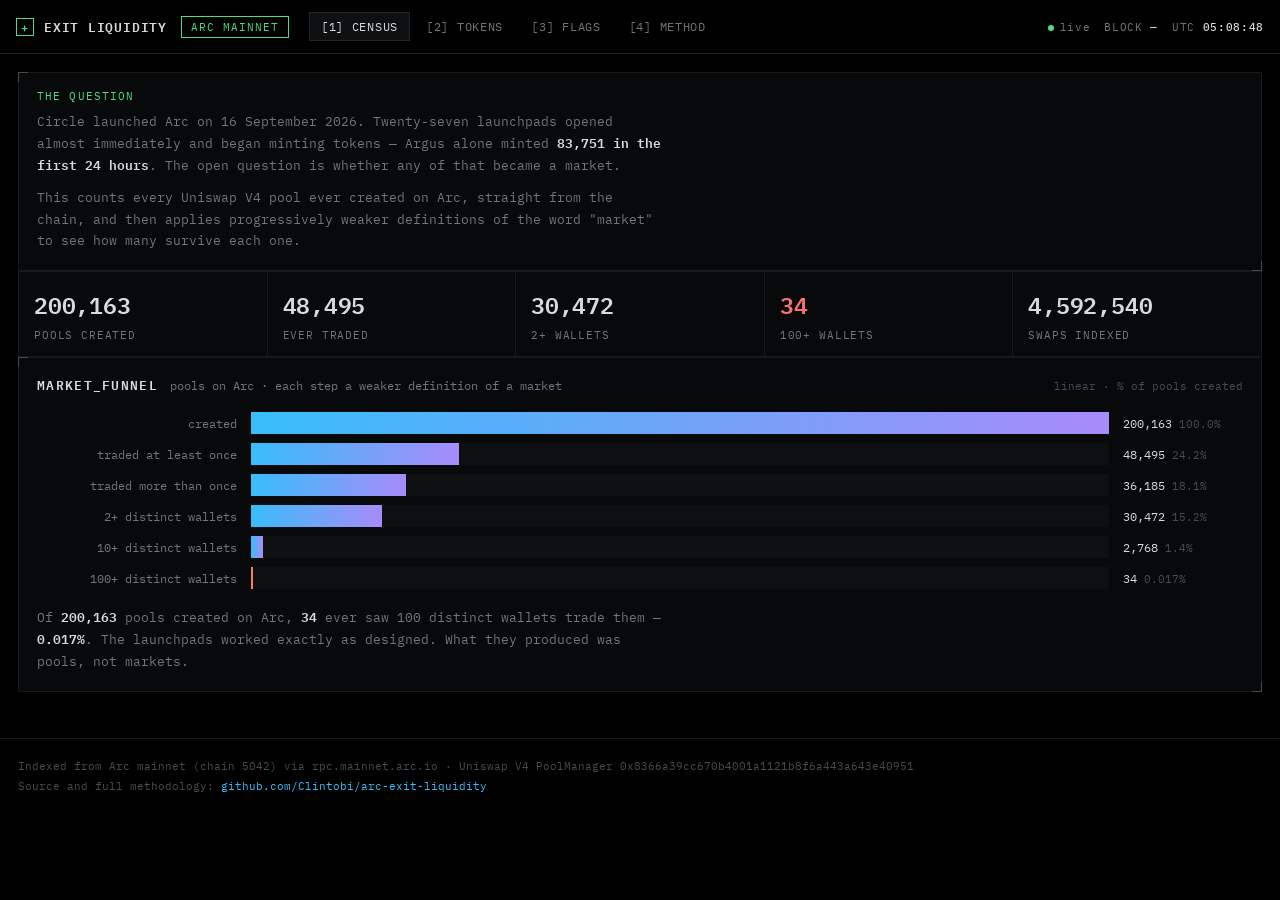
==== site/index.html @ d6138dda "Add the dashboard: census, tokens, flags Terminal-style board over the indexed chain. The census fun" ====
<!doctype html>
<html lang="en">
<head>
<meta charset="utf-8">
<meta name="viewport" content="width=device-width,initial-scale=1,viewport-fit=cover">
<title>EXIT LIQUIDITY · Arc</title>
<meta name="description" content="Every Uniswap V4 pool on Circle's Arc chain, indexed from raw RPC. How many are actually markets.">
<link rel="preconnect" href="https://fonts.googleapis.com">
<link rel="preconnect" href="https://fonts.gstatic.com" crossorigin>
<link rel="stylesheet" href="https://fonts.googleapis.com/css2?family=IBM+Plex+Mono:wght@400;500;600&display=swap">
<style>
  :root{
    --bg:#000; --panel:#08090a; --panel2:#0d0f11; --line:#171a1d; --rule:#22262a;
    --ink:#d7dbdd; --dim:#70777c; --faint:#454c51;
    --green:#4ade80; --cyan:#38bdf8; --mag:#e879f9; --orange:#fb923c;
    --lime:#bef264; --red:#f87171; --violet:#a78bfa;
    --mono:"IBM Plex Mono",ui-monospace,SFMono-Regular,Menlo,monospace;
  }
  *{box-sizing:border-box}
  html,body{margin:0;background:var(--bg);color:var(--ink);font-family:var(--mono);font-size:13px}
  body{padding:0 0 60px;-webkit-font-smoothing:antialiased}
  a{color:var(--cyan);text-decoration:none}
  a:hover{text-decoration:underline}

  /* ---- header ---- */
  header{
    position:sticky;top:0;z-index:20;background:var(--bg);
    border-bottom:1px solid var(--rule);
    padding:12px 16px;padding-top:calc(12px + env(safe-area-inset-top,0px));
    display:flex;align-items:center;gap:14px;flex-wrap:wrap;
  }
  .brand{white-space:nowrap}
  nav button{padding:6px 9px}
  .brand{display:flex;align-items:center;gap:10px;font-weight:600;letter-spacing:.06em}
  .mark{width:18px;height:18px;border:1px solid var(--green);display:grid;place-items:center;color:var(--green);font-size:12px;line-height:1}
  .chain{border:1px solid var(--green);color:var(--green);padding:3px 9px;font-size:11px;letter-spacing:.09em}
  nav{display:flex;gap:4px;flex-wrap:wrap;margin-left:6px}
  nav button{
    background:none;border:1px solid transparent;color:var(--dim);font-family:var(--mono);
    font-size:12px;letter-spacing:.06em;padding:6px 11px;cursor:pointer;
  }
  nav button:hover{color:var(--ink)}
  nav button[aria-selected="true"]{color:var(--ink);border-color:var(--rule);background:var(--panel2)}
  .live{margin-left:auto;display:flex;align-items:center;gap:14px;white-space:nowrap;font-size:11px;color:var(--dim);letter-spacing:.06em}
  .dot{width:6px;height:6px;border-radius:50%;background:var(--green);display:inline-block;margin-right:6px;
       animation:pulse 2s ease-in-out infinite}
  @keyframes pulse{0%,100%{opacity:1}50%{opacity:.25}}
  .live b{color:var(--ink);font-weight:500;font-variant-numeric:tabular-nums}

  main{padding:18px;max-width:1500px;margin:0 auto;display:flex;flex-direction:column;gap:18px}

  /* ---- panels ---- */
  .panel{position:relative;background:var(--panel);border:1px solid var(--line);padding:16px 18px 18px}
  .panel::before,.panel::after{content:"";position:absolute;width:9px;height:9px;border:1px solid var(--faint)}
  .panel::before{top:-1px;left:-1px;border-right:0;border-bottom:0}
  .panel::after{bottom:-1px;right:-1px;border-left:0;border-top:0}
  .ptitle{display:flex;align-items:baseline;gap:12px;flex-wrap:wrap;margin-bottom:16px}
  .ptitle h2{margin:0;font-size:13px;font-weight:600;letter-spacing:.1em;color:var(--ink)}
  .ptitle .desc{font-size:11.5px;color:var(--dim)}
  .ptitle .note{margin-left:auto;font-size:11px;color:var(--faint)}

  /* ---- stat row ---- */
  .stats{display:grid;grid-template-columns:repeat(auto-fit,minmax(150px,1fr));gap:1px;background:var(--line);border:1px solid var(--line)}
  .stat{background:var(--panel);padding:14px 15px}
  .stat .v{font-size:23px;font-weight:600;letter-spacing:-.01em;font-variant-numeric:tabular-nums}
  .stat .k{font-size:10.5px;color:var(--dim);letter-spacing:.08em;margin-top:5px}
  .stat.hi .v{color:var(--red)}

  /* ---- funnel ---- */
  .funnel{display:flex;flex-direction:column;gap:9px}
  .frow{display:grid;grid-template-columns:200px 1fr 120px;gap:14px;align-items:center}
  .flab{font-size:11.5px;color:var(--dim);text-align:right}
  .ftrack{height:22px;background:var(--panel2);position:relative;overflow:hidden}
  .fbar{height:100%;background:linear-gradient(90deg,var(--cyan),var(--violet));min-width:2px;
        transition:width .5s cubic-bezier(.2,.7,.3,1)}
  .frow:last-child .fbar{background:linear-gradient(90deg,var(--orange),var(--red))}
  .fval{font-size:12px;font-variant-numeric:tabular-nums;color:var(--ink)}
  .fpct{font-size:10.5px;color:var(--faint);margin-left:7px}

  /* ---- table ---- */
  .tablewrap{overflow-x:auto;border:1px solid var(--line)}
  table{width:100%;border-collapse:collapse;font-size:12px}
  th{
    position:sticky;top:0;background:var(--panel2);color:var(--dim);text-align:left;font-weight:500;
    font-size:10.5px;letter-spacing:.08em;padding:9px 12px;border-bottom:1px solid var(--rule);
    white-space:nowrap;cursor:pointer;user-select:none;
  }
  th:hover{color:var(--ink)}
  th[data-dir]{color:var(--ink)}
  th .ar{color:var(--green);margin-left:4px}
  td{padding:8px 12px;border-bottom:1px solid var(--line);white-space:nowrap}
  tbody tr:hover{background:var(--panel2)}
  .num{text-align:right;font-variant-numeric:tabular-nums}
  .sym{color:var(--ink);font-weight:500}
  .muted{color:var(--dim)}
  .tag{font-size:9.5px;letter-spacing:.06em;padding:1px 6px;border:1px solid;margin-left:5px}
  .tag.fee{color:var(--red);border-color:var(--red)}
  .tag.imp{color:var(--orange);border-color:var(--orange)}
  .tag.solo{color:var(--faint);border-color:var(--faint)}
  .tag.dyn{color:var(--violet);border-color:var(--violet)}

  .lede{color:var(--dim);font-size:12.5px;line-height:1.75;max-width:78ch;margin:0}
  .lede b{color:var(--ink);font-weight:600}
  .lede+.lede{margin-top:10px}
  .kicker{color:var(--green);font-size:11px;letter-spacing:.1em;margin:0 0 8px}

  footer{max-width:1500px;margin:28px auto 0;padding:18px;border-top:1px solid var(--line);
         color:var(--faint);font-size:10.5px;line-height:1.9}
  [hidden]{display:none!important}
  @media(max-width:720px){
    .frow{grid-template-columns:120px 1fr;gap:9px}
    .frow .fval{grid-column:2;text-align:right}
    .live{width:100%;margin-left:0}
  }
</style>
</head>
<body>

<header>
  <div class="brand"><span class="mark">+</span> EXIT&nbsp;LIQUIDITY</div>
  <span class="chain">ARC MAINNET</span>
  <nav id="tabs">
    <button data-tab="census" aria-selected="true">[1] CENSUS</button>
    <button data-tab="tokens" aria-selected="false">[2] TOKENS</button>
    <button data-tab="flags" aria-selected="false">[3] FLAGS</button>
    <button data-tab="method" aria-selected="false">[4] METHOD</button>
  </nav>
  <div class="live">
    <span><span class="dot"></span>live</span>
    <span>BLOCK <b id="blk">—</b></span>
    <span>UTC <b id="clk">—</b></span>
  </div>
</header>

<main>

  <!-- ============ CENSUS ============ -->
  <section id="census">
    <div class="panel">
      <p class="kicker">THE QUESTION</p>
      <p class="lede">Circle launched Arc on 16 September 2026. Twenty-seven launchpads opened almost immediately and began minting tokens — Argus alone minted <b>83,751 in the first 24 hours</b>. The open question is whether any of that became a market.</p>
      <p class="lede">This counts every Uniswap V4 pool ever created on Arc, straight from the chain, and then applies progressively weaker definitions of the word "market" to see how many survive each one.</p>
    </div>

    <div class="stats" id="statrow"></div>

    <div class="panel">
      <div class="ptitle">
        <h2>MARKET_FUNNEL</h2>
        <span class="desc">pools on Arc · each step a weaker definition of a market</span>
        <span class="note">linear · % of pools created</span>
      </div>
      <div class="funnel" id="funnel"></div>
      <p class="lede" style="margin-top:18px" id="funnelNote"></p>
    </div>
  </section>

  <!-- ============ TOKENS ============ -->
  <section id="tokens" hidden>
    <div class="panel">
      <div class="ptitle">
        <h2>TOKENS</h2>
        <span class="desc">every pool with a USDC leg that ever traded</span>
        <span class="note">click a column to sort</span>
      </div>
      <div class="tablewrap">
        <table id="tokTable">
          <thead><tr>
            <th data-k="sym">TOKEN</th>
            <th data-k="v" class="num">USDC VOLUME</th>
            <th data-k="sw" class="num">SWAPS</th>
            <th data-k="w" class="num">WALLETS</th>
            <th data-k="fee" class="num">FEE</th>
            <th data-k="lb" class="num">LAST BLOCK</th>
          </tr></thead>
          <tbody></tbody>
        </table>
      </div>
    </div>
  </section>

  <!-- ============ FLAGS ============ -->
  <section id="flags" hidden>
    <div class="panel">
      <div class="ptitle">
        <h2>FLAGS</h2>
        <span class="desc">pools whose own parameters make them unsafe to touch</span>
      </div>
      <p class="lede" id="flagLede"></p>
      <div class="tablewrap" style="margin-top:16px">
        <table id="flagTable">
          <thead><tr>
            <th>TOKEN</th><th class="num">FEE</th><th class="num">USDC VOLUME</th>
            <th class="num">SWAPS</th><th class="num">WALLETS</th><th>ADDRESS</th>
          </tr></thead>
          <tbody></tbody>
        </table>
      </div>
    </div>
  </section>

  <!-- ============ METHOD ============ -->
  <section id="method" hidden>
    <div class="panel">
      <div class="ptitle"><h2>METHOD</h2><span class="desc">how every number here was produced</span></div>
      <p class="lede">Arc routes every Uniswap V4 swap through a single PoolManager at <b>0x8366a39c…e40951</b>, with the pool id as an indexed topic. That makes the chain's entire DEX history one filtered log query. Pools are counted from <b>Initialize</b> events on the same contract, over the same block window, so "created" and "traded" are measured on identical ground.</p>
      <p class="lede">No API wrapper, no paid RPC, no indexing service. The block number in the header is this page calling <b>rpc.mainnet.arc.io</b> directly from your browser — open devtools and watch it.</p>
      <p class="lede"><b>Stated limits.</b> The scan covers blocks 21,065,860 to 22,357,859; pools created before Arc's public launch are excluded. Thirteen of 1,292 chunks failed on rate limits, so roughly 1% of the window is unscanned and the created count is a floor. Swap-derived counts come from a 4.6M-swap index and are also floors. Volume is the USDC leg of each swap, summed absolutely, so it counts both sides of a round trip.</p>
      <p class="lede"><b>What is deliberately not claimed.</b> A pool with few traders is not necessarily a scam, and a high fee is not necessarily a trap — but both are facts about the pool that nobody surfaces before you trade. Fee figures are the pool's own setting; where a V4 hook sets the fee per swap the pool is marked <span class="tag dyn">DYN</span> rather than given a number.</p>
    </div>
  </section>

</main>

<footer>
  Indexed from Arc mainnet (chain 5042) via rpc.mainnet.arc.io · Uniswap V4 PoolManager 0x8366a39cc670b4001a1121b8f6a443a643e40951<br>
  Source and full methodology: <a href="https://github.com/Clintobi/arc-exit-liquidity">github.com/Clintobi/arc-exit-liquidity</a>
</footer>

<script>
const RPC = "https://rpc.mainnet.arc.io";
const fmt = n => n.toLocaleString("en-US");
const usd = n => n >= 1e6 ? "$"+(n/1e6).toFixed(2)+"M"
               : n >= 1e3 ? "$"+(n/1e3).toFixed(1)+"k" : "$"+n.toFixed(0);

/* ---- live chain head, straight from the browser ---- */
async function tick(){
  document.getElementById("clk").textContent =
    new Date().toISOString().slice(11,19);
  try{
    const r = await fetch(RPC,{method:"POST",headers:{"content-type":"application/json"},
      body:JSON.stringify({jsonrpc:"2.0",id:1,method:"eth_blockNumber",params:[]})});
    const j = await r.json();
    if(j.result) document.getElementById("blk").textContent = fmt(parseInt(j.result,16));
  }catch(e){ /* a dropped poll should never blank a good number */ }
}
tick(); setInterval(tick, 2000);

/* ---- tabs ---- */
const tabs = document.getElementById("tabs");
tabs.addEventListener("click", e => {
  const b = e.target.closest("button"); if(!b) return;
  [...tabs.children].forEach(x => x.setAttribute("aria-selected", x===b));
  ["census","tokens","flags","method"].forEach(id =>
    document.getElementById(id).hidden = (id !== b.dataset.tab));
});
addEventListener("keydown", e => {
  const i = ["1","2","3","4"].indexOf(e.key);
  if(i >= 0 && !/input|textarea/i.test(document.activeElement.tagName)) tabs.children[i].click();
});

/* ---- data ---- */
let DATA = null;

function feeCell(r){
  if(r.dyn) return '<span class="tag dyn">DYN</span>';
  if(r.fee == null) return '<span class="muted">—</span>';
  const pct = r.fee/1e4;
  return (pct >= 50 ? '<span style="color:var(--red)">' : '<span>') +
         pct.toFixed(pct < 1 ? 3 : 2) + "%</span>";
}
function tagsFor(r){
  let s = "";
  if(r.hf)   s += '<span class="tag fee">HIGH FEE</span>';
  if(r.imp)  s += '<span class="tag imp">FAKE USDC</span>';
  if(r.solo) s += '<span class="tag solo">1 WALLET</span>';
  return s;
}

function renderCensus(){
  const f = DATA.funnel, created = f[0].n, alive = f[f.length-1].n;
  document.getElementById("statrow").innerHTML = [
    ["POOLS CREATED", fmt(created), ""],
    ["EVER TRADED", fmt(f[1].n), ""],
    ["2+ WALLETS", fmt(f[3].n), ""],
    ["100+ WALLETS", fmt(alive), "hi"],
    ["SWAPS INDEXED", fmt(DATA.swaps_total), ""],
  ].map(([k,v,c]) => `<div class="stat ${c}"><div class="v">${v}</div><div class="k">${k}</div></div>`).join("");

  // Linear on purpose. A log axis would flatter the collapse into a taper;
  // the last two bars being hairlines is the finding, not a rendering flaw.
  document.getElementById("funnel").innerHTML = f.map(s => {
    const pct = s.n / created * 100;
    return `<div class="frow">
      <div class="flab">${s.label}</div>
      <div class="ftrack"><div class="fbar" style="width:${Math.max(pct,0.12).toFixed(3)}%"></div></div>
      <div class="fval">${fmt(s.n)}<span class="fpct">${pct.toFixed(pct<0.1?3:1)}%</span></div>
    </div>`;
  }).join("");

  document.getElementById("funnelNote").innerHTML =
    `Of <b>${fmt(created)}</b> pools created on Arc, <b>${fmt(alive)}</b> ever saw 100 distinct wallets trade them — `+
    `<b>${(alive/created*100).toFixed(3)}%</b>. The launchpads worked exactly as designed. What they produced was pools, not markets.`;
}

let sortK = "v", sortDir = -1;
function renderTokens(){
  const rows = [...DATA.tokens].sort((a,b) =>
    (typeof a[sortK] === "string")
      ? sortDir * String(a[sortK]).localeCompare(String(b[sortK]))
      : sortDir * ((a[sortK] ?? -1) - (b[sortK] ?? -1)));
  document.querySelector("#tokTable tbody").innerHTML = rows.slice(0,600).map(r => `
    <tr>
      <td><span class="sym">${r.sym}</span>${tagsFor(r)}</td>
      <td class="num">${usd(r.v)}</td>
      <td class="num">${fmt(r.sw)}</td>
      <td class="num">${fmt(r.w)}</td>
      <td class="num">${feeCell(r)}</td>
      <td class="num muted">${fmt(r.lb)}</td>
    </tr>`).join("");
  document.querySelectorAll("#tokTable th").forEach(th => {
    th.removeAttribute("data-dir");
    th.querySelector(".ar")?.remove();
    if(th.dataset.k === sortK){
      th.setAttribute("data-dir", sortDir);
      th.insertAdjacentHTML("beforeend", `<span class="ar">${sortDir<0?"▼":"▲"}</span>`);
    }
  });
}
document.querySelector("#tokTable thead").addEventListener("click", e => {
  const th = e.target.closest("th"); if(!th?.dataset.k) return;
  if(sortK === th.dataset.k) sortDir *= -1; else { sortK = th.dataset.k; sortDir = -1; }
  renderTokens();
});

function renderFlags(){
  const fl = DATA.flags;
  document.getElementById("flagLede").innerHTML =
    `<b>${fmt(fl.high_fee)}</b> pools charge a fixed swap fee of 50% or more — every one of them realised that fee on real swaps, `+
    `with no hook overriding it. <b>${fmt(fl.impostor)}</b> pools trade a token whose symbol reads USDC but whose contract is not USDC, `+
    `on a chain where USDC is the gas token. <b>${fmt(fl.solo)}</b> have been touched by exactly one wallet.`;
  document.querySelector("#flagTable tbody").innerHTML = DATA.flagged.map(r => `
    <tr>
      <td><span class="sym">${r.sym}</span>${tagsFor(r)}</td>
      <td class="num">${feeCell(r)}</td>
      <td class="num">${usd(r.v)}</td>
      <td class="num">${fmt(r.sw)}</td>
      <td class="num">${fmt(r.w)}</td>
      <td class="muted">${r.addr ? r.addr.slice(0,10)+"…"+r.addr.slice(-6) : "—"}</td>
    </tr>`).join("");
}

fetch("data/arc.json").then(r => r.json()).then(d => {
  DATA = d; renderCensus(); renderTokens(); renderFlags();
}).catch(e => {
  document.getElementById("funnelNote").textContent = "could not load data/arc.json";
});
</script>
</body>
</html>
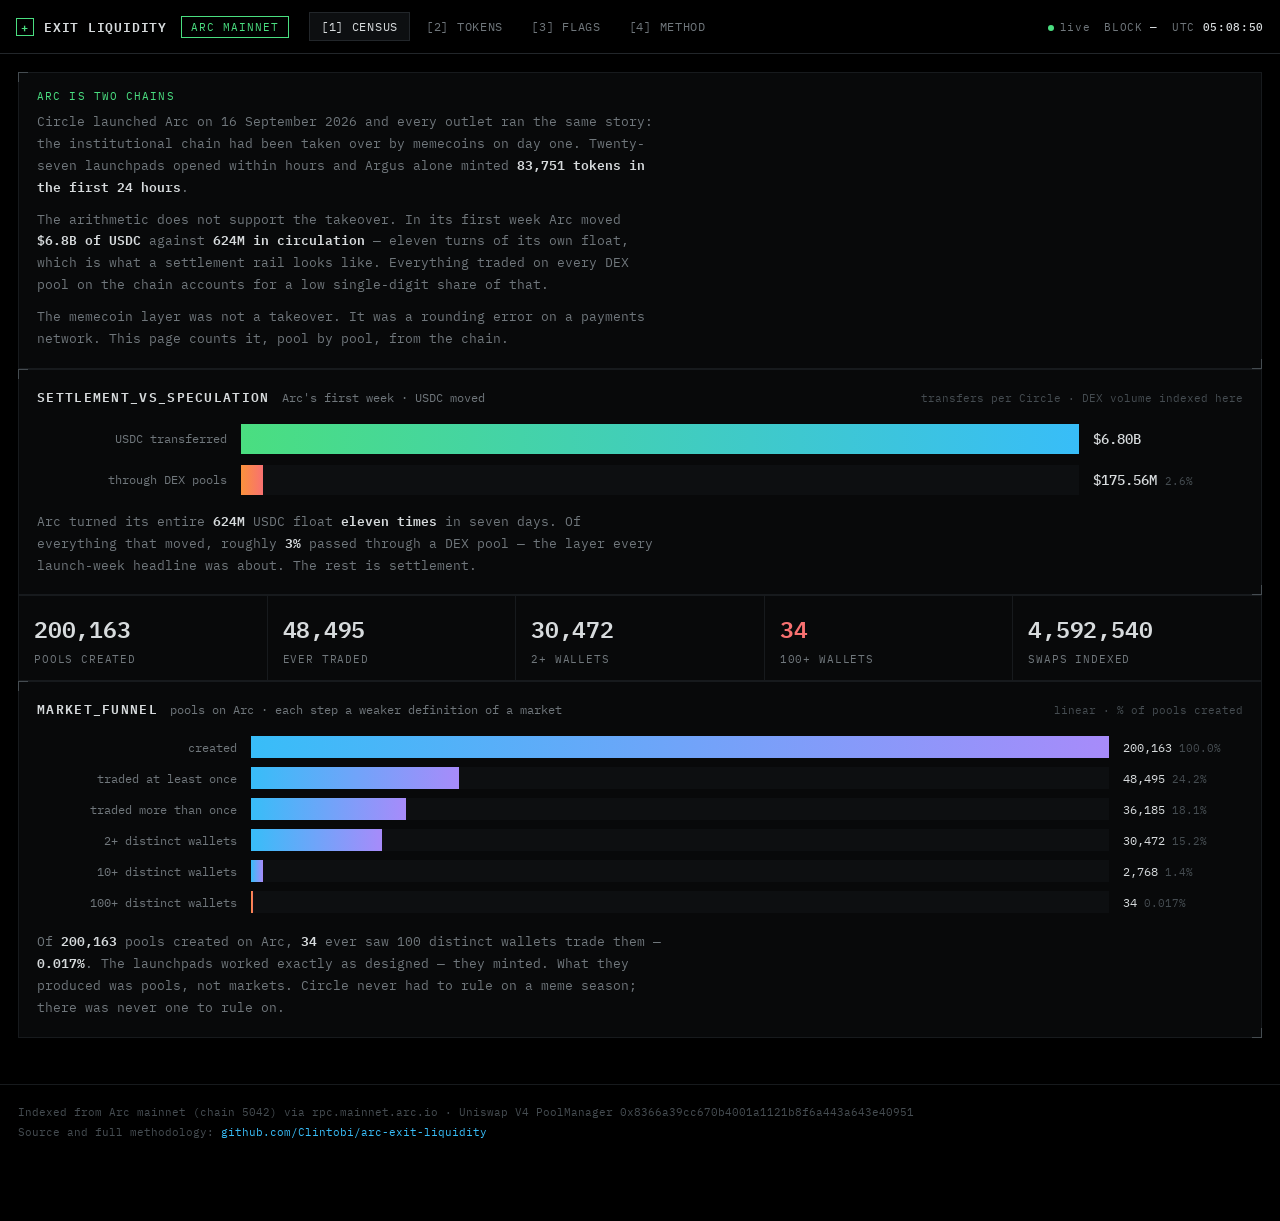
==== commit f0ba0b4b: "Reframe around the settlement-vs-speculation split Circle published Arc's week one: 624M USDC circul" ====
--- a/site/index.html
+++ b/site/index.html
@@ -66,6 +66,17 @@
   .stat .k{font-size:10.5px;color:var(--dim);letter-spacing:.08em;margin-top:5px}
   .stat.hi .v{color:var(--red)}
 
+  /* ---- settlement split ---- */
+  .split{display:flex;flex-direction:column;gap:11px}
+  .srow{display:grid;grid-template-columns:190px 1fr 150px;gap:14px;align-items:center}
+  .slab{font-size:11.5px;color:var(--dim);text-align:right}
+  .strack{height:30px;background:var(--panel2);position:relative;overflow:hidden}
+  .sbar{height:100%;min-width:2px;transition:width .6s cubic-bezier(.2,.7,.3,1)}
+  .sbar.settle{background:linear-gradient(90deg,var(--green),var(--cyan))}
+  .sbar.spec{background:linear-gradient(90deg,var(--orange),var(--red))}
+  .sval{font-size:14px;font-variant-numeric:tabular-nums;color:var(--ink);font-weight:500}
+  .spct{font-size:10.5px;color:var(--faint);margin-left:8px;font-weight:400}
+
   /* ---- funnel ---- */
   .funnel{display:flex;flex-direction:column;gap:9px}
   .frow{display:grid;grid-template-columns:200px 1fr 120px;gap:14px;align-items:center}
@@ -137,9 +148,20 @@
   <!-- ============ CENSUS ============ -->
   <section id="census">
     <div class="panel">
-      <p class="kicker">THE QUESTION</p>
-      <p class="lede">Circle launched Arc on 16 September 2026. Twenty-seven launchpads opened almost immediately and began minting tokens — Argus alone minted <b>83,751 in the first 24 hours</b>. The open question is whether any of that became a market.</p>
-      <p class="lede">This counts every Uniswap V4 pool ever created on Arc, straight from the chain, and then applies progressively weaker definitions of the word "market" to see how many survive each one.</p>
+      <p class="kicker">ARC IS TWO CHAINS</p>
+      <p class="lede">Circle launched Arc on 16 September 2026 and every outlet ran the same story: the institutional chain had been taken over by memecoins on day one. Twenty-seven launchpads opened within hours and Argus alone minted <b>83,751 tokens in the first 24 hours</b>.</p>
+      <p class="lede">The arithmetic does not support the takeover. In its first week Arc moved <b>$6.8B of USDC</b> against <b>624M in circulation</b> — eleven turns of its own float, which is what a settlement rail looks like. Everything traded on every DEX pool on the chain accounts for a low single-digit share of that.</p>
+      <p class="lede">The memecoin layer was not a takeover. It was a rounding error on a payments network. This page counts it, pool by pool, from the chain.</p>
+    </div>
+
+    <div class="panel">
+      <div class="ptitle">
+        <h2>SETTLEMENT_VS_SPECULATION</h2>
+        <span class="desc">Arc's first week · USDC moved</span>
+        <span class="note">transfers per Circle · DEX volume indexed here</span>
+      </div>
+      <div class="split" id="split"></div>
+      <p class="lede" style="margin-top:16px" id="splitNote"></p>
     </div>
 
     <div class="stats" id="statrow"></div>
@@ -267,6 +289,27 @@
   return s;
 }
 
+function renderSplit(){
+  const moved = DATA.arc_usdc_transferred_wk1;
+  const dex   = DATA.usdc_dex_net;
+  const share = dex / moved * 100;
+  document.getElementById("split").innerHTML = `
+    <div class="srow">
+      <div class="slab">USDC transferred</div>
+      <div class="strack"><div class="sbar settle" style="width:100%"></div></div>
+      <div class="sval">$6.80B</div>
+    </div>
+    <div class="srow">
+      <div class="slab">through DEX pools</div>
+      <div class="strack"><div class="sbar spec" style="width:${Math.max(share,0.3).toFixed(2)}%"></div></div>
+      <div class="sval">${usd(dex)}<span class="spct">${share.toFixed(1)}%</span></div>
+    </div>`;
+  document.getElementById("splitNote").innerHTML =
+    `Arc turned its entire <b>624M</b> USDC float <b>eleven times</b> in seven days. `+
+    `Of everything that moved, roughly <b>${share.toFixed(0)}%</b> passed through a DEX pool — `+
+    `the layer every launch-week headline was about. The rest is settlement.`;
+}
+
 function renderCensus(){
   const f = DATA.funnel, created = f[0].n, alive = f[f.length-1].n;
   document.getElementById("statrow").innerHTML = [
@@ -290,7 +333,8 @@
 
   document.getElementById("funnelNote").innerHTML =
     `Of <b>${fmt(created)}</b> pools created on Arc, <b>${fmt(alive)}</b> ever saw 100 distinct wallets trade them — `+
-    `<b>${(alive/created*100).toFixed(3)}%</b>. The launchpads worked exactly as designed. What they produced was pools, not markets.`;
+    `<b>${(alive/created*100).toFixed(3)}%</b>. The launchpads worked exactly as designed — they minted. `+
+    `What they produced was pools, not markets. Circle never had to rule on a meme season; there was never one to rule on.`;
 }
 
 let sortK = "v", sortDir = -1;
@@ -341,7 +385,7 @@
 }
 
 fetch("data/arc.json").then(r => r.json()).then(d => {
-  DATA = d; renderCensus(); renderTokens(); renderFlags();
+  DATA = d; renderSplit(); renderCensus(); renderTokens(); renderFlags();
 }).catch(e => {
   document.getElementById("funnelNote").textContent = "could not load data/arc.json";
 });
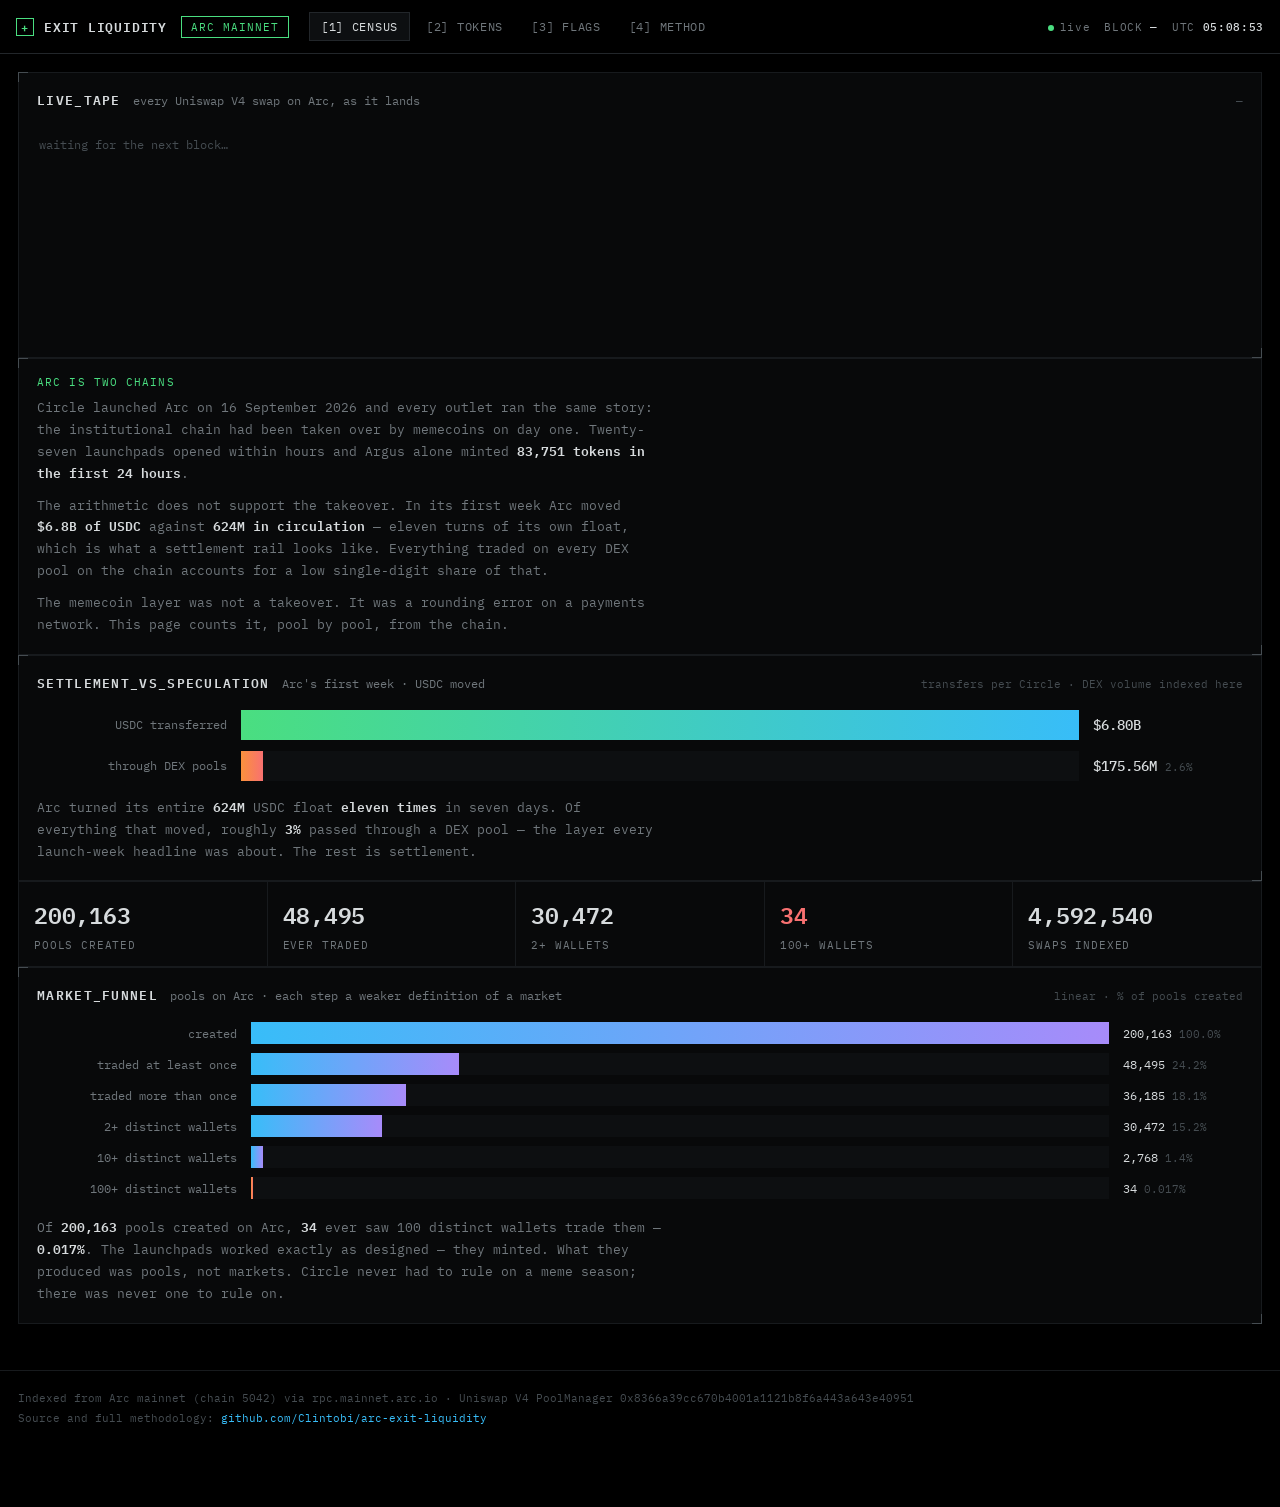
==== commit c13e859f: "Add a live swap tape The page polls Arc for new blocks and streams every V4 swap as it lands, decode" ====
--- a/site/index.html
+++ b/site/index.html
@@ -66,6 +66,27 @@
   .stat .k{font-size:10.5px;color:var(--dim);letter-spacing:.08em;margin-top:5px}
   .stat.hi .v{color:var(--red)}
 
+  /* ---- live tape ---- */
+  .tape{height:212px;overflow:hidden;position:relative;font-size:11.5px}
+  .tapeEmpty{color:var(--faint);padding:10px 2px}
+  .trow{
+    display:grid;grid-template-columns:78px 52px 1fr 108px 104px;gap:10px;align-items:center;
+    padding:5px 8px;border-bottom:1px solid var(--line);animation:flashin .7s ease-out;
+  }
+  @keyframes flashin{from{background:rgba(74,222,128,.14)}to{background:transparent}}
+  .trow.sell{animation-name:flashsell}
+  @keyframes flashsell{from{background:rgba(248,113,113,.14)}to{background:transparent}}
+  .tblk{color:var(--faint);font-variant-numeric:tabular-nums}
+  .tside{font-weight:600;letter-spacing:.05em}
+  .tside.b{color:var(--green)} .tside.s{color:var(--red)}
+  .tsym{color:var(--ink);font-weight:500;overflow:hidden;text-overflow:ellipsis}
+  .tamt{text-align:right;font-variant-numeric:tabular-nums;color:var(--dim)}
+  .tpx{text-align:right;font-variant-numeric:tabular-nums;color:var(--dim)}
+  @media(max-width:720px){
+    .trow{grid-template-columns:60px 44px 1fr 92px}
+    .tpx{display:none}
+  }
+
   /* ---- settlement split ---- */
   .split{display:flex;flex-direction:column;gap:11px}
   .srow{display:grid;grid-template-columns:190px 1fr 150px;gap:14px;align-items:center}
@@ -148,6 +169,15 @@
   <!-- ============ CENSUS ============ -->
   <section id="census">
     <div class="panel">
+      <div class="ptitle">
+        <h2>LIVE_TAPE</h2>
+        <span class="desc">every Uniswap V4 swap on Arc, as it lands</span>
+        <span class="note" id="tapeRate">—</span>
+      </div>
+      <div class="tape" id="tape"><div class="tapeEmpty">waiting for the next block…</div></div>
+    </div>
+
+    <div class="panel">
       <p class="kicker">ARC IS TWO CHAINS</p>
       <p class="lede">Circle launched Arc on 16 September 2026 and every outlet ran the same story: the institutional chain had been taken over by memecoins on day one. Twenty-seven launchpads opened within hours and Argus alone minted <b>83,751 tokens in the first 24 hours</b>.</p>
       <p class="lede">The arithmetic does not support the takeover. In its first week Arc moved <b>$6.8B of USDC</b> against <b>624M in circulation</b> — eleven turns of its own float, which is what a settlement rail looks like. Everything traded on every DEX pool on the chain accounts for a low single-digit share of that.</p>
@@ -242,8 +272,15 @@
 <script>
 const RPC = "https://rpc.mainnet.arc.io";
 const fmt = n => n.toLocaleString("en-US");
+const fmtPx = p => (!isFinite(p) || p <= 0) ? "—"
+  : p >= 1000 ? p.toLocaleString("en-US",{maximumFractionDigits:0})
+  : p >= 1    ? p.toFixed(3)
+  : p >= 1e-6 ? p.toFixed(8).replace(/0+$/,"")
+  : p.toExponential(2);
 const usd = n => n >= 1e6 ? "$"+(n/1e6).toFixed(2)+"M"
-               : n >= 1e3 ? "$"+(n/1e3).toFixed(1)+"k" : "$"+n.toFixed(0);
+               : n >= 1e3 ? "$"+(n/1e3).toFixed(1)+"k"
+               : n >= 1   ? "$"+n.toFixed(0)
+               : n > 0    ? "<$1" : "$0";
 
 /* ---- live chain head, straight from the browser ---- */
 async function tick(){
@@ -257,6 +294,81 @@
   }catch(e){ /* a dropped poll should never blank a good number */ }
 }
 tick(); setInterval(tick, 2000);
+
+/* ---- live tape: poll new blocks, decode swaps, stream them in ---- */
+const PM   = "0x8366a39cc670b4001a1121b8f6a443a643e40951";
+const SWAP = "0x40e9cecb9f5f1f1c5b9c97dec2917b7ee92e57ba5563708daca94dd84ad7112f";
+const TWO256 = 1n << 256n, TWO255 = 1n << 255n;
+const signed = h => { const v = BigInt("0x"+h); return v >= TWO255 ? v - TWO256 : v; };
+
+let lastSeen = 0, seenCount = 0, startedAt = Date.now();
+
+async function rpc(method, params){
+  const r = await fetch(RPC,{method:"POST",headers:{"content-type":"application/json"},
+    body:JSON.stringify({jsonrpc:"2.0",id:1,method,params})});
+  const j = await r.json();
+  if(j.error) throw new Error(j.error.message);
+  return j.result;
+}
+
+function pushRows(rows){
+  const tape = document.getElementById("tape");
+  tape.querySelector(".tapeEmpty")?.remove();
+  for(const r of rows){
+    const el = document.createElement("div");
+    el.className = "trow" + (r.buy ? "" : " sell");
+    el.innerHTML =
+      `<span class="tblk">${r.block}</span>`+
+      `<span class="tside ${r.buy?"b":"s"}">${r.buy?"BUY":"SELL"}</span>`+
+      `<span class="tsym">${r.sym}</span>`+
+      `<span class="tamt">${r.usd!=null?usd(r.usd):"—"}</span>`+
+      `<span class="tpx">${r.px}</span>`;
+    tape.prepend(el);
+  }
+  while(tape.children.length > 40) tape.lastChild.remove();
+}
+
+async function pollTape(){
+  if(!DATA) return;
+  try{
+    const head = parseInt(await rpc("eth_blockNumber",[]),16);
+    if(!lastSeen){ lastSeen = head - 8; }           // start with a little history
+    if(head <= lastSeen) return;
+    const from = Math.max(lastSeen + 1, head - 60); // never ask for a huge range
+    const logs = await rpc("eth_getLogs",[{fromBlock:"0x"+from.toString(16),
+      toBlock:"0x"+head.toString(16), address:PM, topics:[SWAP]}]);
+    lastSeen = head;
+
+    const rows = [];
+    for(const l of logs){
+      const meta = DATA.map[l.topics[1]];
+      if(!meta) continue;                            // unnamed pool, skip
+      const [sym, qs, d0, d1] = meta;
+      const raw = l.data.slice(2);
+      const a0 = signed(raw.slice(0,64)), a1 = signed(raw.slice(64,128));
+      const q0 = qs === 0;
+      // swapper-side signs: receiving the traded token is the buy
+      const buy = q0 ? (a1 > 0n) : (a0 > 0n);
+      const qamt = q0 ? a0 : a1;
+      const absq = qamt < 0n ? -qamt : qamt;
+      const usdv = Number(absq) / Math.pow(10, q0 ? d0 : d1);
+      const sq = Number(BigInt("0x"+raw.slice(128,192))) / 2**96;
+      // raw ratio -> human price of token0 in token1, then invert if the
+      // quote sits on token0 so the figure is always "traded token in USDC"
+      let px = sq * sq * Math.pow(10, d0 - d1);
+      if(q0 && px > 0) px = 1 / px;
+      rows.push({block:parseInt(l.blockNumber,16), sym, buy, usd:usdv, px:fmtPx(px)});
+    }
+    if(rows.length){
+      seenCount += rows.length;
+      pushRows(rows.slice(-12));
+      const secs = (Date.now()-startedAt)/1000;
+      document.getElementById("tapeRate").textContent =
+        `${seenCount.toLocaleString()} swaps seen · ${(seenCount/Math.max(secs,1)).toFixed(1)}/s`;
+    }
+  }catch(e){ /* a dropped poll is not an error state */ }
+}
+setInterval(pollTape, 2200);
 
 /* ---- tabs ---- */
 const tabs = document.getElementById("tabs");
@@ -384,8 +496,9 @@
     </tr>`).join("");
 }
 
-fetch("data/arc.json").then(r => r.json()).then(d => {
-  DATA = d; renderSplit(); renderCensus(); renderTokens(); renderFlags();
+// no-store: the cron refreshes this file, so a cached copy is always wrong
+fetch("data/arc.json", {cache:"no-store"}).then(r => r.json()).then(d => {
+  DATA = d; pollTape(); renderSplit(); renderCensus(); renderTokens(); renderFlags();
 }).catch(e => {
   document.getElementById("funnelNote").textContent = "could not load data/arc.json";
 });
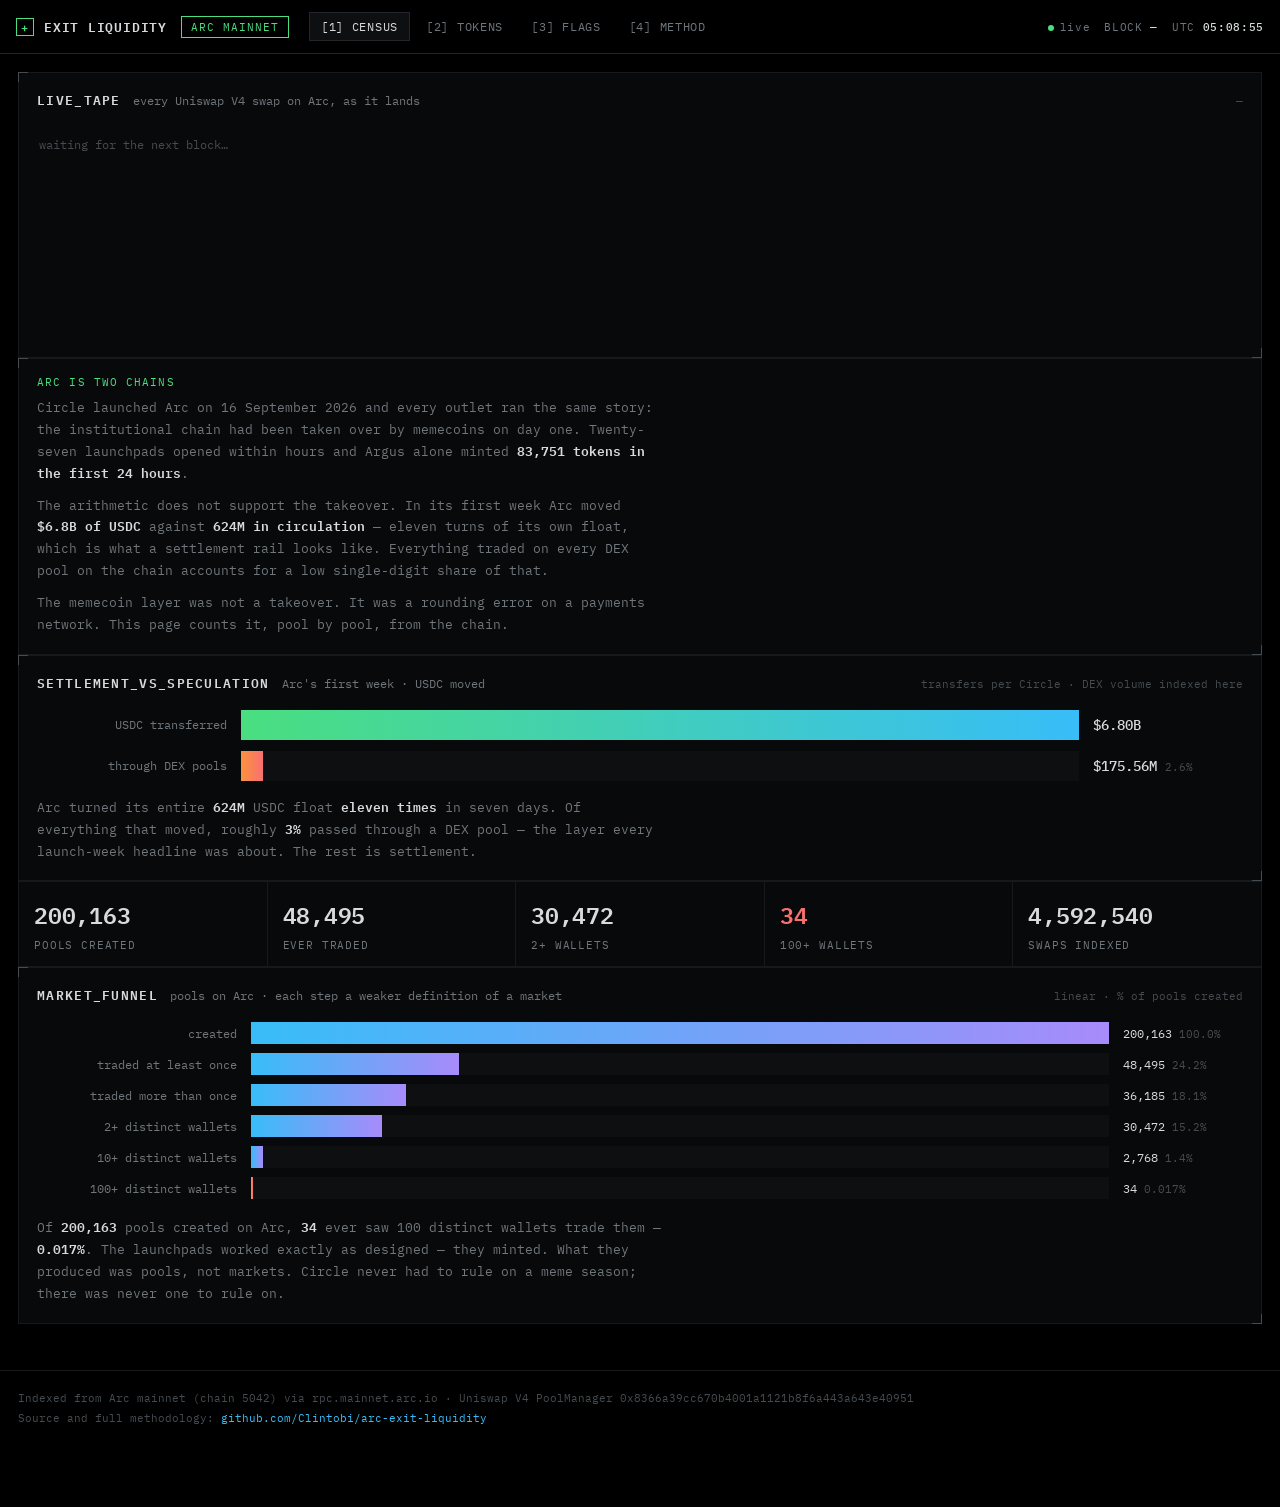
==== commit b5666af8: "FLAGS tab reads the registry on-chain, with an honest fallback Set REGISTRY once deployed and the ta" ====
--- a/site/index.html
+++ b/site/index.html
@@ -239,6 +239,7 @@
         <span class="desc">pools whose own parameters make them unsafe to touch</span>
       </div>
       <p class="lede" id="flagLede"></p>
+      <p class="lede" id="flagSource" style="color:var(--faint);font-size:11.5px;margin-top:8px"></p>
       <div class="tablewrap" style="margin-top:16px">
         <table id="flagTable">
           <thead><tr>
@@ -294,6 +295,58 @@
   }catch(e){ /* a dropped poll should never blank a good number */ }
 }
 tick(); setInterval(tick, 2000);
+
+/* ---- ArcFlagRegistry, read straight from the chain ----
+   Set REGISTRY once deployed. Until then the FLAGS tab falls back to the
+   local index and says so, rather than showing on-chain-looking data that
+   is not on chain. */
+const REGISTRY = "";   // 0x… once deployed to Arc — verified against a local deployment, decodes correctly
+
+const SEL = {
+  flaggedCount: "0x5d214e01",
+  flaggedAt:    "0x97bb7775",
+  flagsOfBatch: "0x7fe7538a",
+  epoch:        "0x900cf0cf",
+};
+const word = n => BigInt(n).toString(16).padStart(64,"0");
+const addrWord = a => a.toLowerCase().replace(/^0x/,"").padStart(64,"0");
+
+async function ethCall(to, data){
+  const r = await fetch(RPC,{method:"POST",headers:{"content-type":"application/json"},
+    body:JSON.stringify({jsonrpc:"2.0",id:1,method:"eth_call",
+      params:[{to,data},"latest"]})});
+  const j = await r.json();
+  if(j.error) throw new Error(j.error.message);
+  return j.result;
+}
+// A dynamic return is [offset][length][...items]; skip the offset word.
+const words = hex => (hex.slice(2).match(/.{64}/g) || []);
+
+async function readRegistry(){
+  if(!REGISTRY) return null;
+  const count = Number(BigInt(await ethCall(REGISTRY, SEL.flaggedCount)));
+  if(!count) return {epoch:0, tokens:[]};
+  const epoch = Number(BigInt(await ethCall(REGISTRY, SEL.epoch)));
+
+  const tokens = [];
+  for(let start = 0; start < count; start += 400){
+    const n = Math.min(400, count - start);
+    const w = words(await ethCall(REGISTRY,
+      SEL.flaggedAt + word(start) + word(n)));
+    // [0] offset, [1] length, then the addresses
+    for(let i = 2; i < w.length; i++) tokens.push("0x" + w[i].slice(24));
+  }
+
+  const flags = [];
+  for(let i = 0; i < tokens.length; i += 400){
+    const chunk = tokens.slice(i, i + 400);
+    const data = SEL.flagsOfBatch + word(32) + word(chunk.length) +
+                 chunk.map(addrWord).join("");
+    const w = words(await ethCall(REGISTRY, data));
+    for(let k = 2; k < w.length; k++) flags.push(Number(BigInt("0x"+w[k])));
+  }
+  return {epoch, tokens, flags};
+}
 
 /* ---- live tape: poll new blocks, decode swaps, stream them in ---- */
 const PM   = "0x8366a39cc670b4001a1121b8f6a443a643e40951";
@@ -479,13 +532,43 @@
   renderTokens();
 });
 
-function renderFlags(){
+async function renderFlags(){
+  const src = document.getElementById("flagSource");
+  if(REGISTRY){
+    try{
+      const on = await readRegistry();
+      if(on && on.tokens.length){
+        const byAddr = {};
+        DATA.flagged.concat(DATA.tokens).forEach(r => { if(r.addr) byAddr[r.addr.toLowerCase()] = r; });
+        const rows = on.tokens.map((t,i) => ({
+          ...(byAddr[t] || {sym:"?", v:0, sw:0, w:0, fee:null}),
+          addr: t,
+          hf:  !!(on.flags[i] & 2),
+          imp: !!(on.flags[i] & 1),
+          solo:!!(on.flags[i] & 4),
+        })).filter(r => r.hf || r.imp);
+        src.innerHTML = `reading <b>${on.tokens.length}</b> records from `+
+          `<b>${REGISTRY.slice(0,10)}…</b> on Arc, epoch ${on.epoch} — `+
+          `not from this page's data file`;
+        paintFlagTable(rows);
+        return;
+      }
+    }catch(e){
+      src.textContent = "registry unreachable — showing the local index instead";
+    }
+  } else {
+    src.textContent = "from the local index; the on-chain registry is not deployed yet";
+  }
   const fl = DATA.flags;
   document.getElementById("flagLede").innerHTML =
     `<b>${fmt(fl.high_fee)}</b> pools charge a fixed swap fee of 50% or more — every one of them realised that fee on real swaps, `+
     `with no hook overriding it. <b>${fmt(fl.impostor)}</b> pools trade a token whose symbol reads USDC but whose contract is not USDC, `+
     `on a chain where USDC is the gas token. <b>${fmt(fl.solo)}</b> have been touched by exactly one wallet.`;
-  document.querySelector("#flagTable tbody").innerHTML = DATA.flagged.map(r => `
+  paintFlagTable(DATA.flagged);
+}
+
+function paintFlagTable(rows){
+  document.querySelector("#flagTable tbody").innerHTML = rows.map(r => `
     <tr>
       <td><span class="sym">${r.sym}</span>${tagsFor(r)}</td>
       <td class="num">${feeCell(r)}</td>
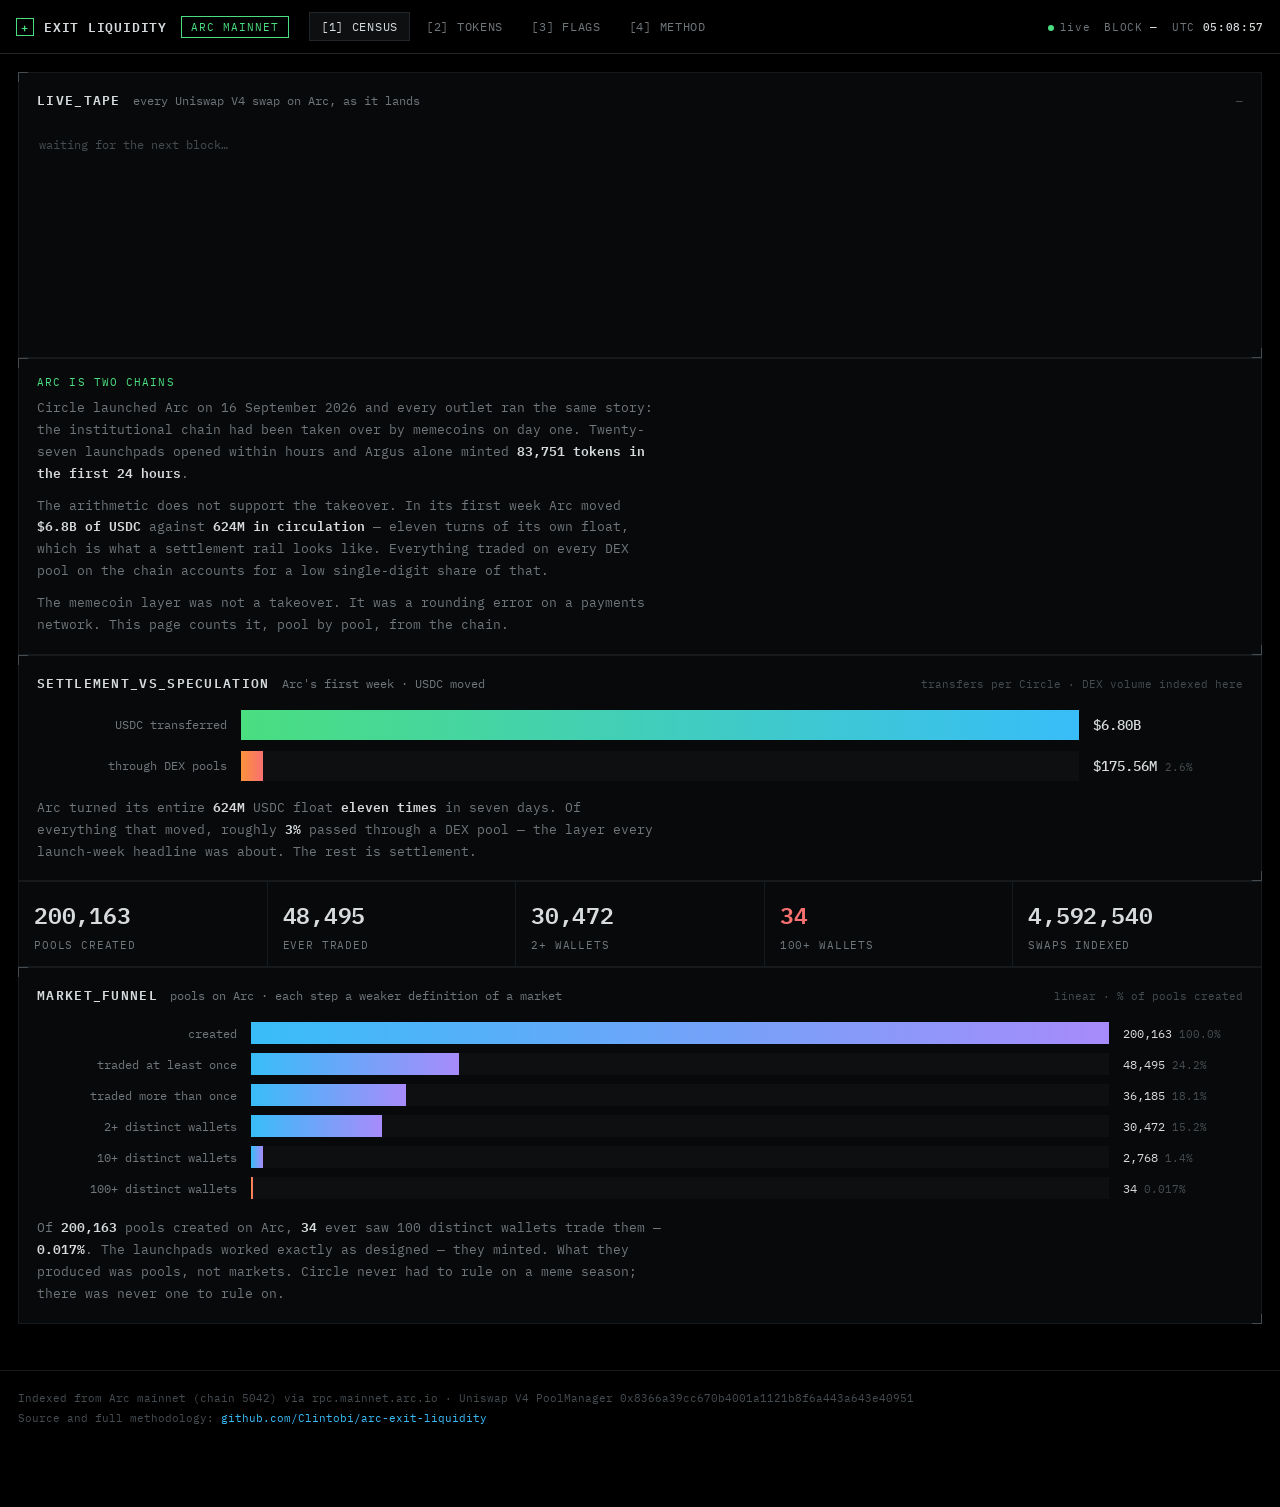
==== commit 1afeae26: "Point the FLAGS tab at the live ArcFlagRegistry The dashboard was still reading the local index beca" ====
--- a/site/index.html
+++ b/site/index.html
@@ -297,10 +297,10 @@
 tick(); setInterval(tick, 2000);
 
 /* ---- ArcFlagRegistry, read straight from the chain ----
-   Set REGISTRY once deployed. Until then the FLAGS tab falls back to the
-   local index and says so, rather than showing on-chain-looking data that
-   is not on chain. */
-const REGISTRY = "";   // 0x… once deployed to Arc — verified against a local deployment, decodes correctly
+   Live on Arc mainnet (chain 5042). If the call fails, the FLAGS tab falls
+   back to the local index and says so, rather than showing on-chain-looking
+   data that is not on chain. */
+const REGISTRY = "0x27B0AA7E1824d4561c02363bf1c3Ac47e4548221";
 
 const SEL = {
   flaggedCount: "0x5d214e01",
